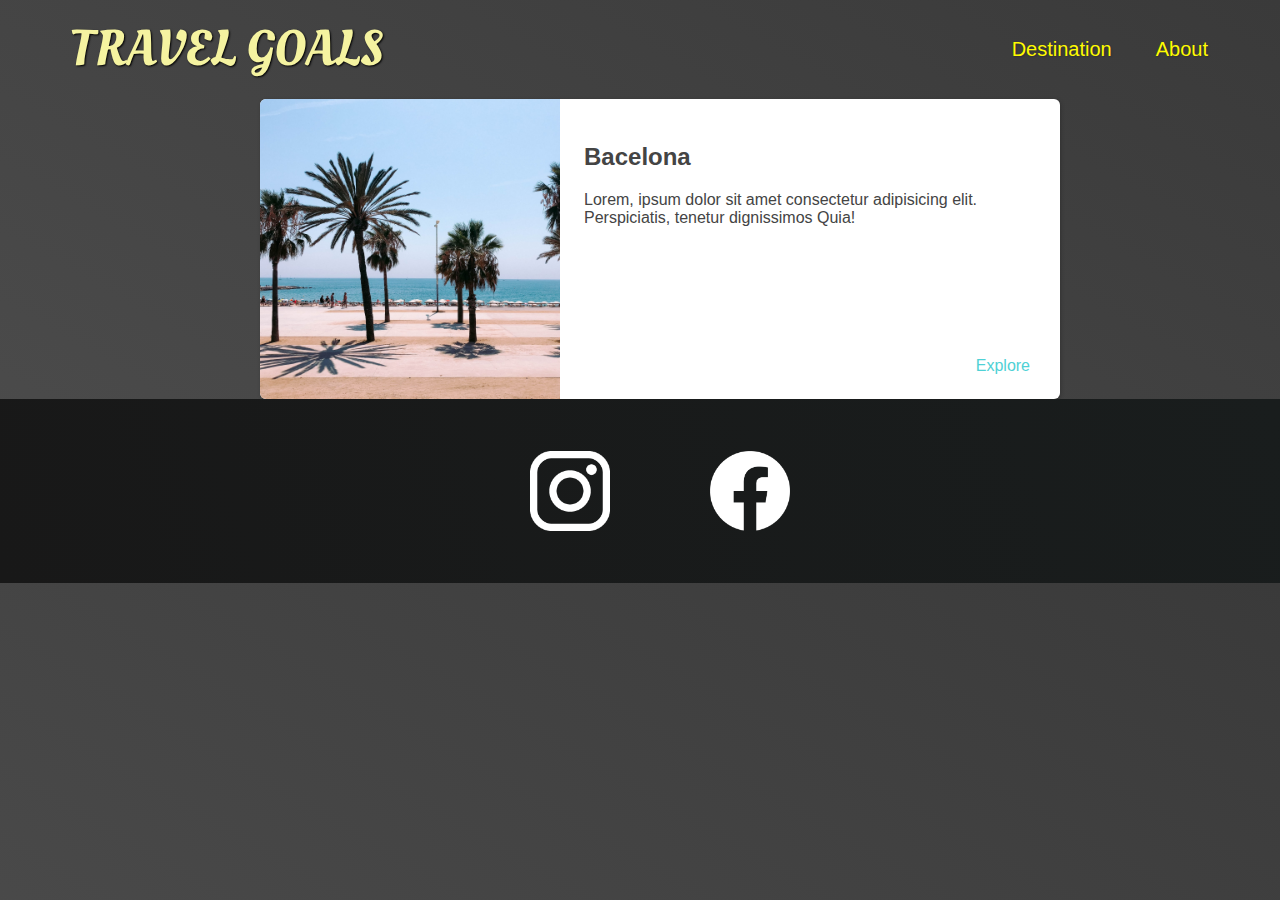
==== places.html @ 512d971b "travel page" ====
<!DOCTYPE html>
<html lang="en">
<head>
    <meta charset="UTF-8">
    <link rel="preconnect" href="https://fonts.googleapis.com">
    <link rel="preconnect" href="https://fonts.gstatic.com" crossorigin>
    <link href="https://fonts.googleapis.com/css2?family=Oleo+Script&display=swap" rel="stylesheet">

    <link rel="preconnect" href="https://fonts.googleapis.com">
    <link rel="preconnect" href="https://fonts.gstatic.com" crossorigin>
    <link href="https://fonts.googleapis.com/css2?family=Raleway:wght@700&display=swap" rel="stylesheet">
    <!-- css 스타일을 적용할 때 보편적인 shared.css를 먼저 쓰고 그 다음에 places.css 같은 스타일을 적용해야 함 otherwise 먼저 쓰여진 스타일이 먼저 적용되기 때문 -->
    <link rel="stylesheet" href="shared.css">
    <link rel="stylesheet" href="places.css">
    <title>Travel Goals</title>
</head>
<body>
    <header>
        <div id="page-logo">
             <a href="/index.html"> travel Goals</a>
        </div>
        <nav>
        <ul>
            <li><a href="places.html">Destination</a></li>
            <li><a href="">About</a></li>
        </ul>
       </nav>
    </header>
    <main>
        <ul>
            <li>
                <img src="images/places/cities/barcelona.jpg " alt="city of barcelona">
                <div class="item-content">
                    <div>
                        <h2>Bacelona</h2>
                    <p>Lorem, ipsum dolor sit amet consectetur adipisicing elit. Perspiciatis, tenetur dignissimos Quia!</p>
                    </div>
                    <div class="actions">
                        <a href="https://en.wikipedia.org/wiki/Barcelona">Explore</a>
                    </div>
                </div>
              
            </li>
        </ul>
    </main>
    <footer>
        <ul>
            <li>
                <a href="https://www.instagram.com"><img src="/images/icons/insta.png" alt="insta icon"></a>
               
            </li>
            <li>
                <a href="https://www.facebook.com"><img src="/images/icons/facebook.png" alt="facebook icon"></a>
            </li>
        </ul>
    </footer>
</body>
</html>
---- shared.css ----
body{
    font-family: "quicksand",sans-serif;
    margin: 0px;
}

ul{
    list-style: none;
} 

header{
    display: flex;
    justify-content: space-between;
    align-items: center;
    padding: 15px 60px; 
    position: absolute;
    width: 100%; /*width 는 전체 html의 100% */
    top:0px;
    left: 0px;/* 이 header 가 가장 첫번 째 상단이기 때문에 top,left를 적용하지 않아도 되지만, 구조가 달라질 경우를 대비해 적용해둠*/
    box-sizing: border-box ;
    
}

#page-logo a{
    padding: 10px;
    font-family: "oleo script", sans-serif;
    color: rgb(245, 243, 160);
    font-size: 50px;
    text-decoration: none;
    text-transform: uppercase;
    text-shadow: 1px 1px 2px rgb(0, 0, 0);
}

header ul{
    display: flex;
}

header li{
    margin-left: 20px;
   
}
header a{
    color: rgb(255, 251, 0);
    text-decoration: none;
    font-size: 20px;
    padding: 12px;
    text-shadow: 1px 1px 2px rgb(0, 0, 0, 0.2);
    border-radius: 6px; 
}

header a:hover{
    color: rgb(77,77 , 77);
    background-color: rgb(255, 251, 0);    
}
footer{
    background: linear-gradient(70deg,rgb(24,24,24), rgb(25,29,29));
    padding: 36px;
}
footer ul{
    display: flex;
    justify-content: center;
    /* padding: 40px; */
}
footer li{
    width: 80px;
    height: 80px;
    margin: 0px 50px;
}
footer img{
    width: 100%;
    height: 100%;
}
---- places.css ----
body {
     background:linear-gradient(30deg, rgb(77,77,77), rgb(58, 58, 58));
     color: rgb(68, 68, 68);
     /* body 에 color 속성을 넣을 때는 shared.css and 현재 적용하려는 css에 지정된 컬러가 없어야 body 속성을 넣을 수 있음 bc 부모요소 즉 상속되는 요소이기 때문 */
}

header{
    position: static;
}
 
main ul{
    width: 800px;
    margin:0 auto;
}

main li{
     display: flex;
     background-color: white;
     box-shadow: 1px 1px 4px rgb(0, 0, 0, 0.2);
     border-radius: 6px;
     overflow: hidden;
     /* margin-right: 200px; 
    */
   
     /* oevrflow :이미지와 text 나란히 있을때 둘 다 에게 값을 줬지만 이미자가 컨테이너(li) 를 벗어났기 때문에 hidden 을 적용 -같이 동일한 효과를 받음*/
     
}
main li img{
    width: 300px;
    height: 300px;
    object-fit: cover;
} 

.item-content{
    padding: 24px;
    display: flex;
    flex-direction: column;
    justify-content: space-between;
    
}

/* .item-content p{
    padding-bottom: 80px;
} */
.actions {
    text-align: right;
   
}
.actions a{
    text-decoration: none;
    color: rgb(79, 209, 213);
    padding: 6px;
    border-radius: 5px;
    /* padding-top: 200px; */


}
.actions a:hover{
   color: rgb(79, 209, 213);
   background-color: rgb(233, 252, 252);
   /* padding: 4px 4px; */
}
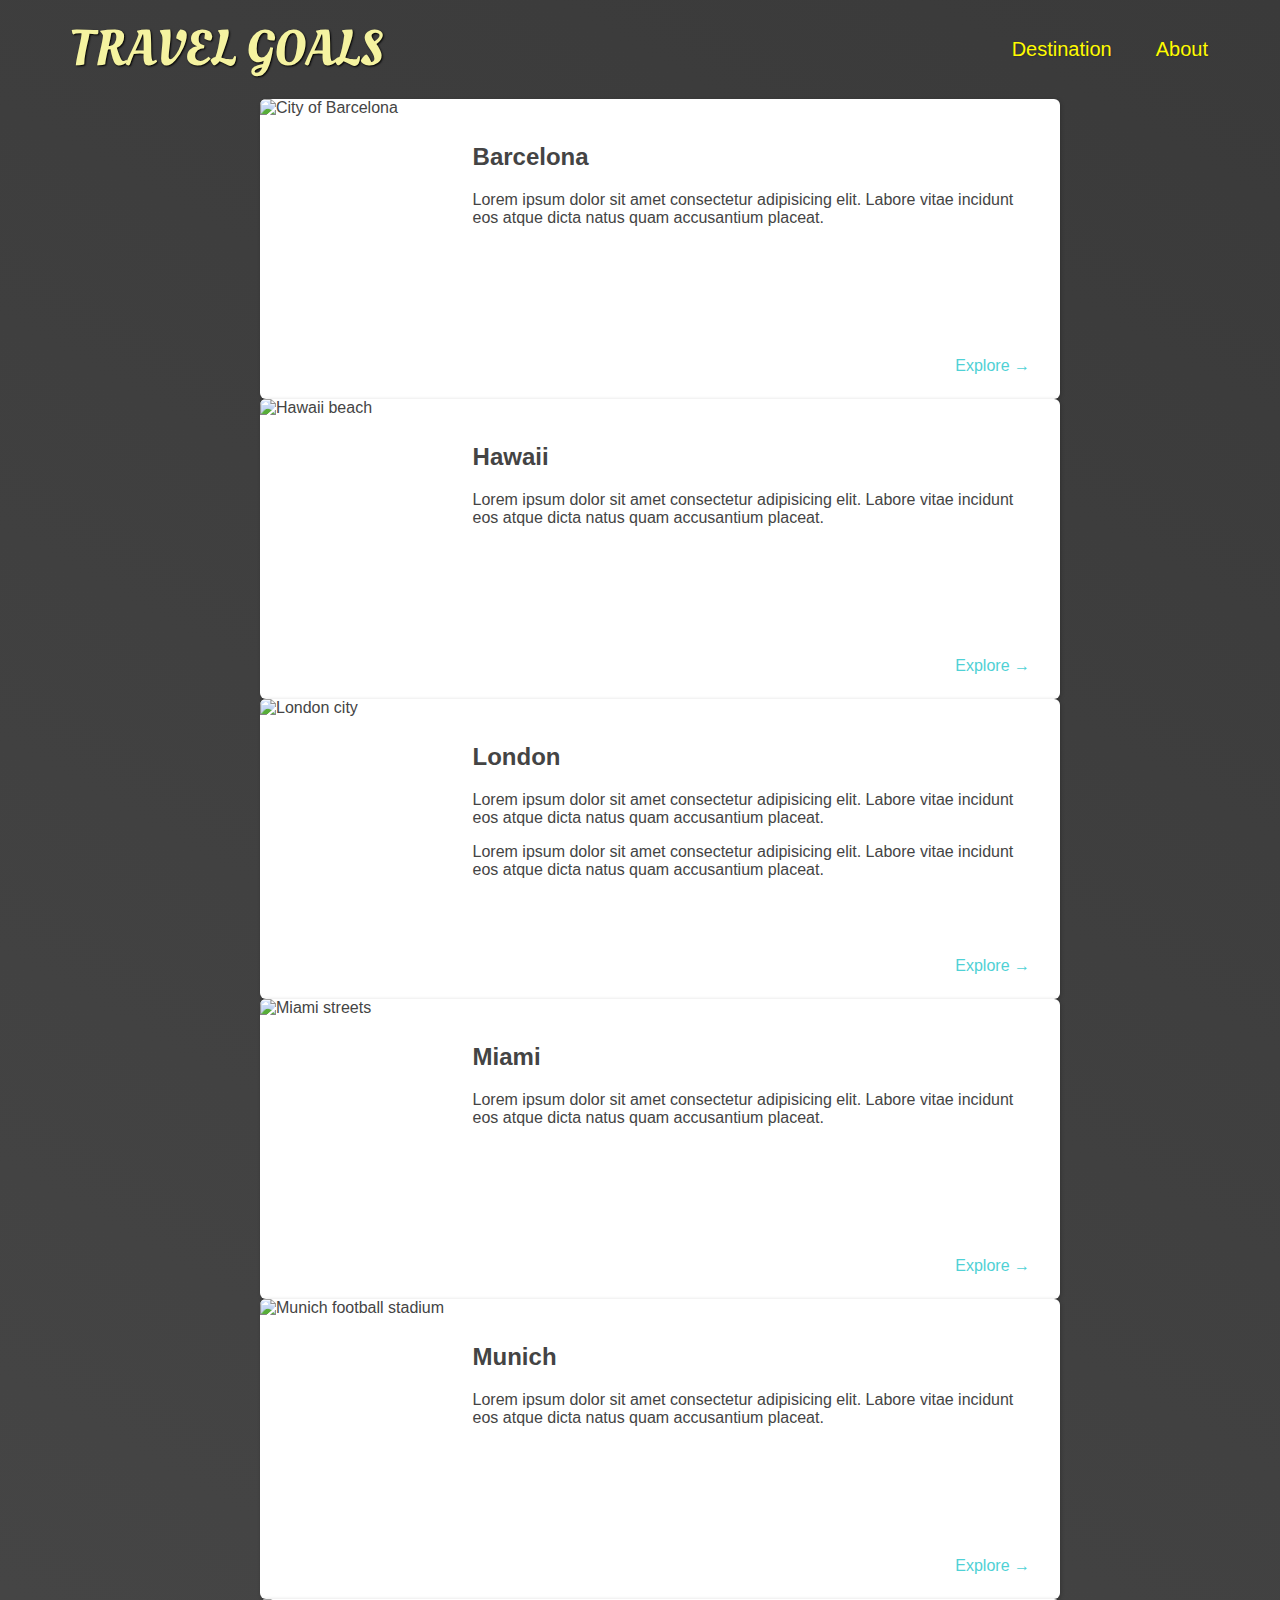
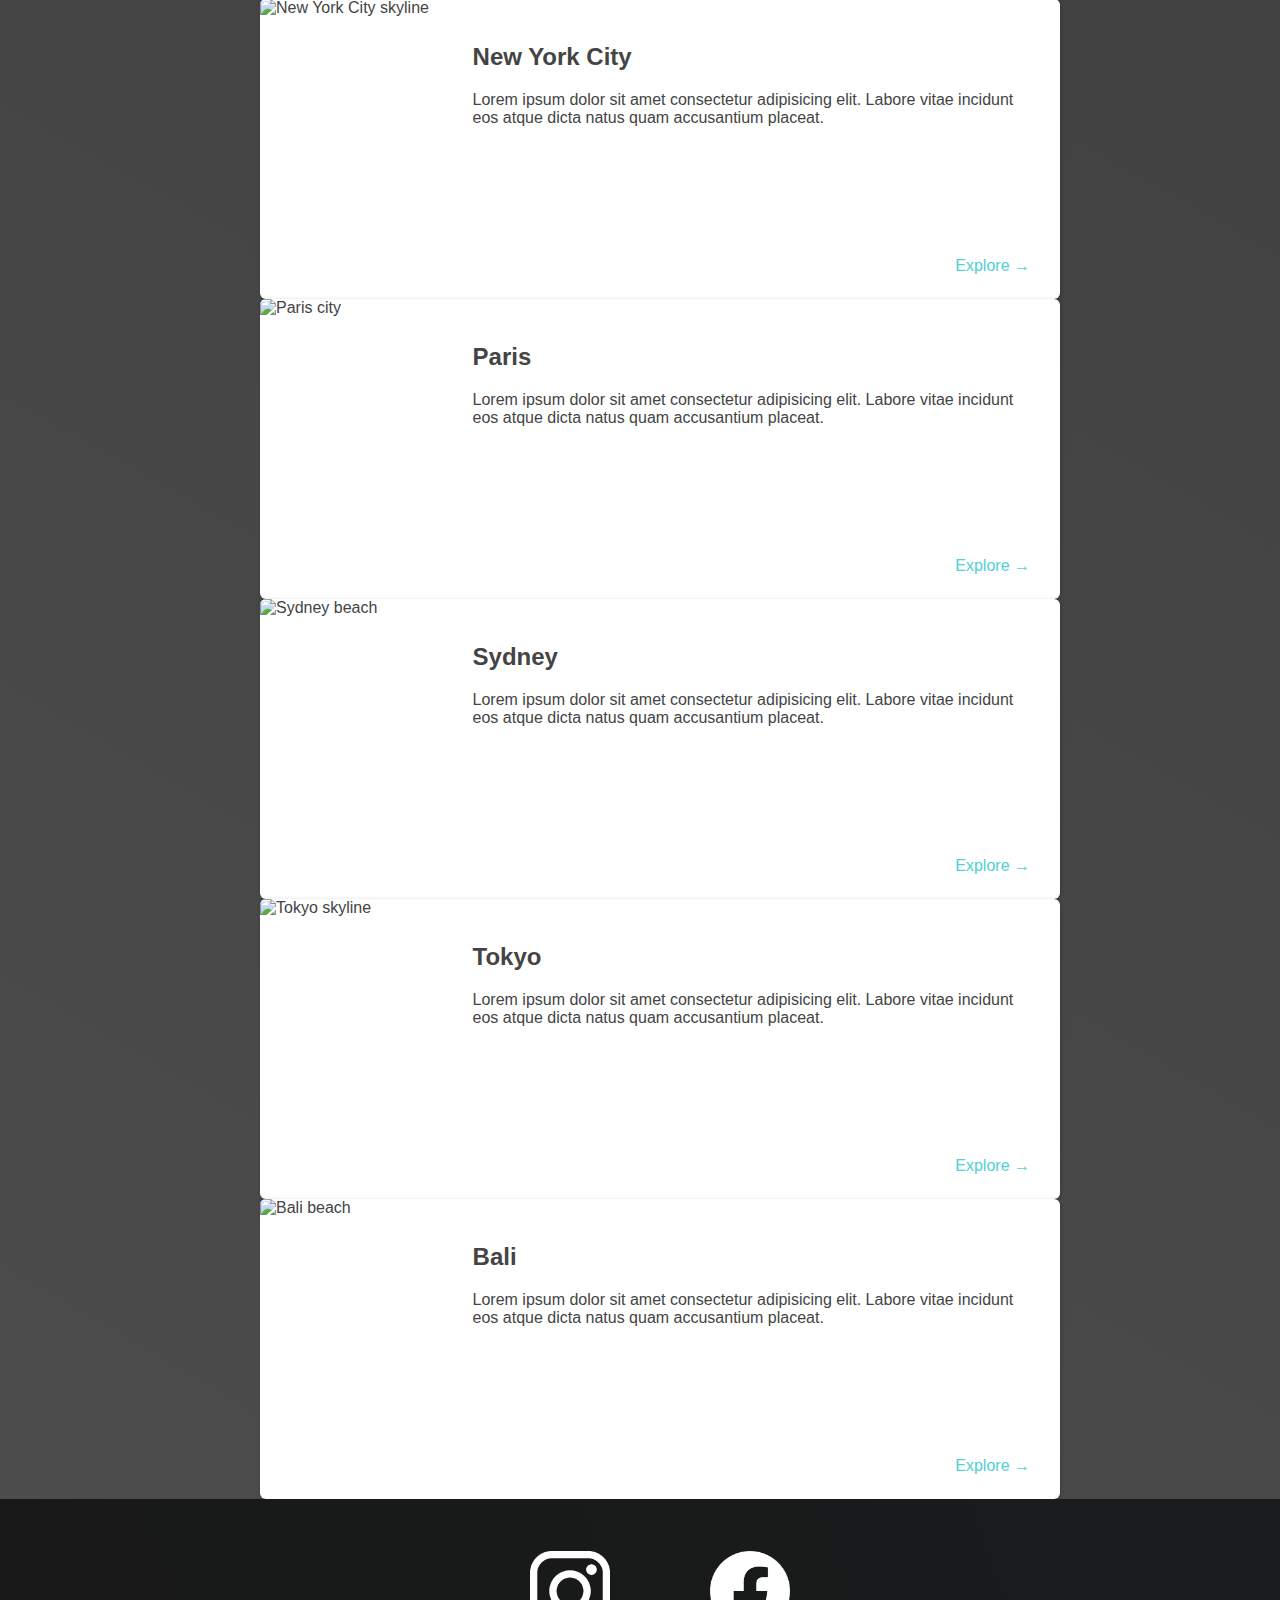
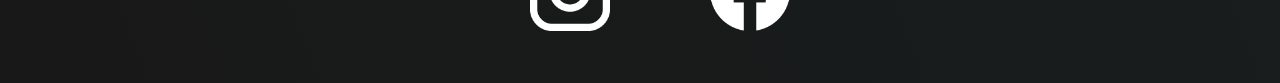
==== commit 133a093d: "230601" ====
--- a/places.html
+++ b/places.html
@@ -29,19 +29,163 @@
     <main>
         <ul>
             <li>
-                <img src="images/places/cities/barcelona.jpg " alt="city of barcelona">
-                <div class="item-content">
-                    <div>
-                        <h2>Bacelona</h2>
-                    <p>Lorem, ipsum dolor sit amet consectetur adipisicing elit. Perspiciatis, tenetur dignissimos Quia!</p>
-                    </div>
-                    <div class="actions">
-                        <a href="https://en.wikipedia.org/wiki/Barcelona">Explore</a>
-                    </div>
-                </div>
-              
-            </li>
-        </ul>
+              <img src="images/places/barcelona.jpg" alt="City of Barcelona" />
+              <div class="item-content">
+                <div>
+                  <h2>Barcelona</h2>
+                  <p>
+                    Lorem ipsum dolor sit amet consectetur adipisicing elit. Labore
+                    vitae incidunt eos atque dicta natus quam accusantium placeat.
+                  </p>
+                </div>
+                <div class="actions">
+                  <a href="https://en.wikipedia.org/wiki/Barcelona">Explore &#x2192</a>
+                </div>
+              </div>
+            </li>
+            <li>
+              <img src="images/places/hawaii.jpg" alt="Hawaii beach" />
+              <div class="item-content">
+                <div>
+                  <h2>Hawaii</h2>
+                  <p>
+                    Lorem ipsum dolor sit amet consectetur adipisicing elit. Labore
+                    vitae incidunt eos atque dicta natus quam accusantium placeat.
+                  </p>
+                </div>
+                <div class="actions">
+                  <a href="hhttps://en.wikipedia.org/wiki/Hawaii">Explore &#x2192</a>
+                </div>
+              </div>
+            </li>
+            <li>
+              <img src="images/places/london.jpg" alt="London city" />
+              <div class="item-content">
+                <div>
+                  <h2>London</h2>
+                  <p>
+                    Lorem ipsum dolor sit amet consectetur adipisicing elit. Labore
+                    vitae incidunt eos atque dicta natus quam accusantium placeat.
+                  </p>
+                  <p>
+                    Lorem ipsum dolor sit amet consectetur adipisicing elit. Labore
+                    vitae incidunt eos atque dicta natus quam accusantium placeat.
+                  </p>
+                </div>
+                <div class="actions">
+                  <a href="https://en.wikipedia.org/wiki/London">Explore &#x2192</a>
+                </div>
+              </div>
+            </li>
+            <li>
+              <img src="images/places/miami.jpg" alt="Miami streets" />
+              <div class="item-content">
+                <div>
+                  <h2>Miami</h2>
+                  <p>
+                    Lorem ipsum dolor sit amet consectetur adipisicing elit. Labore
+                    vitae incidunt eos atque dicta natus quam accusantium placeat.
+                  </p>
+                </div>
+                <div class="actions">
+                  <a href="https://en.wikipedia.org/wiki/Miami">Explore &#x2192</a>
+                </div>
+              </div>
+            </li>
+            <li>
+              <img src="images/places/munich.jpg" alt="Munich football stadium" />
+              <div class="item-content">
+                <div>
+                  <h2>Munich</h2>
+                  <p>
+                    Lorem ipsum dolor sit amet consectetur adipisicing elit. Labore
+                    vitae incidunt eos atque dicta natus quam accusantium placeat.
+                  </p>
+                </div>
+                <div class="actions">
+                  <a href="https://en.wikipedia.org/wiki/Munich">Explore &#x2192</a>
+                </div>
+              </div>
+            </li>
+            <li>
+              <img src="images/places/new-york-city.jpg" alt="New York City skyline" />
+              <div class="item-content">
+                <div>
+                  <h2>New York City</h2>
+                  <p>
+                    Lorem ipsum dolor sit amet consectetur adipisicing elit. Labore
+                    vitae incidunt eos atque dicta natus quam accusantium placeat.
+                  </p>
+                </div>
+                <div class="actions">
+                  <a href="https://en.wikipedia.org/wiki/New_York_City"
+                    >Explore &#x2192</a
+                  >
+                </div>
+              </div>
+            </li>
+            <li>
+              <img src="images/places/paris.jpg" alt="Paris city" />
+              <div class="item-content">
+                <div>
+                  <h2>Paris</h2>
+                  <p>
+                    Lorem ipsum dolor sit amet consectetur adipisicing elit. Labore
+                    vitae incidunt eos atque dicta natus quam accusantium placeat.
+                  </p>
+                </div>
+                <div class="actions">
+                  <a href="https://en.wikipedia.org/wiki/Paris">Explore &#x2192</a>
+                </div>
+              </div>
+            </li>
+            <li>
+              <img src="images/places/sydney.jpg" alt="Sydney beach" />
+              <div class="item-content">
+                <div>
+                  <h2>Sydney</h2>
+                  <p>
+                    Lorem ipsum dolor sit amet consectetur adipisicing elit. Labore
+                    vitae incidunt eos atque dicta natus quam accusantium placeat.
+                  </p>
+                </div>
+                <div class="actions">
+                  <a href="https://en.wikipedia.org/wiki/Sydney">Explore &#x2192</a>
+                </div>
+              </div>
+            </li>
+            <li>
+              <img src="images/places/tokyo.jpg" alt="Tokyo skyline" />
+              <div class="item-content">
+                <div>
+                  <h2>Tokyo</h2>
+                  <p>
+                    Lorem ipsum dolor sit amet consectetur adipisicing elit. Labore
+                    vitae incidunt eos atque dicta natus quam accusantium placeat.
+                  </p>
+                </div>
+                <div class="actions">
+                  <a href="https://en.wikipedia.org/wiki/Tokyo">Explore &#x2192</a>
+                </div>
+              </div>
+            </li>
+            <li>
+              <img src="images/places/bali.jpg" alt="Bali beach" />
+              <div class="item-content">
+                <div>
+                  <h2>Bali</h2>
+                  <p>
+                    Lorem ipsum dolor sit amet consectetur adipisicing elit. Labore
+                    vitae incidunt eos atque dicta natus quam accusantium placeat.
+                  </p>
+                </div>
+                <div class="actions">
+                  <a href="https://en.wikipedia.org/wiki/Bali">Explore &#x2192</a>
+                </div>
+              </div>
+            </li>
+          </ul>
+        
     </main>
     <footer>
         <ul>
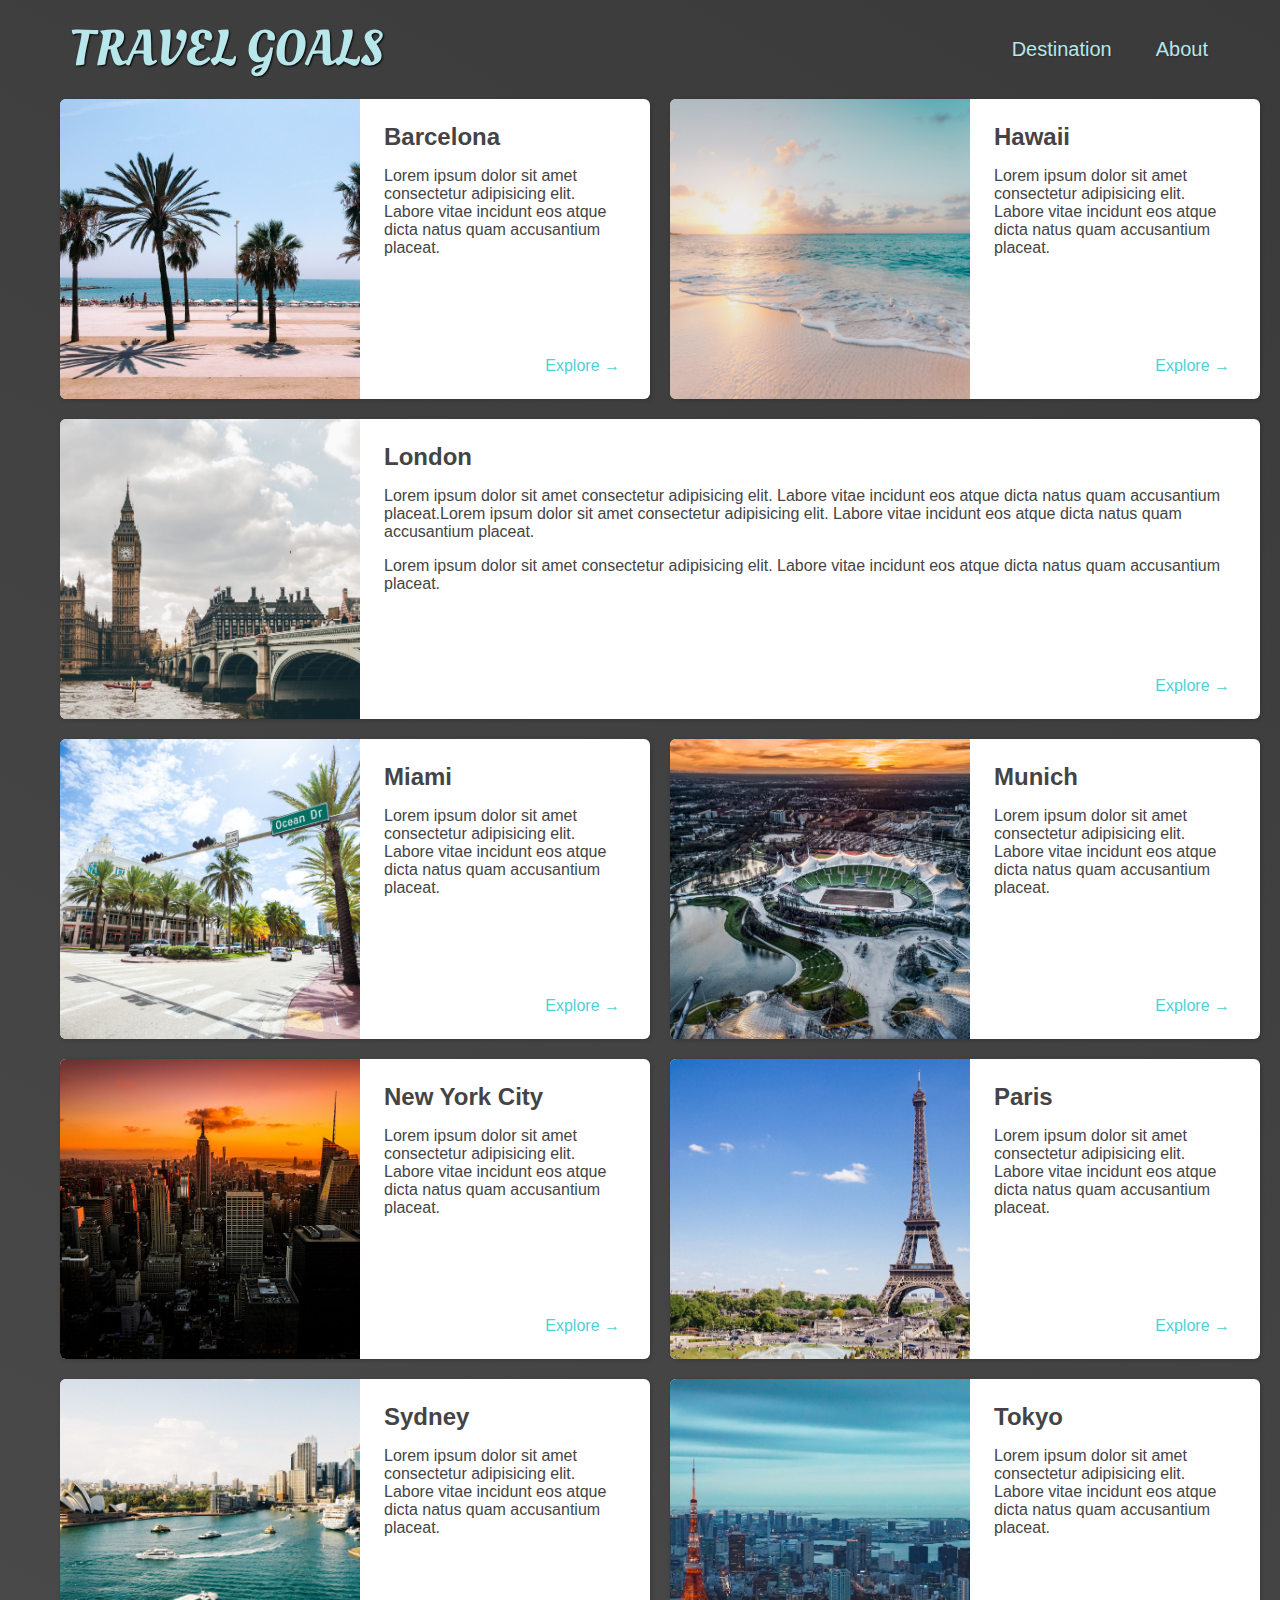
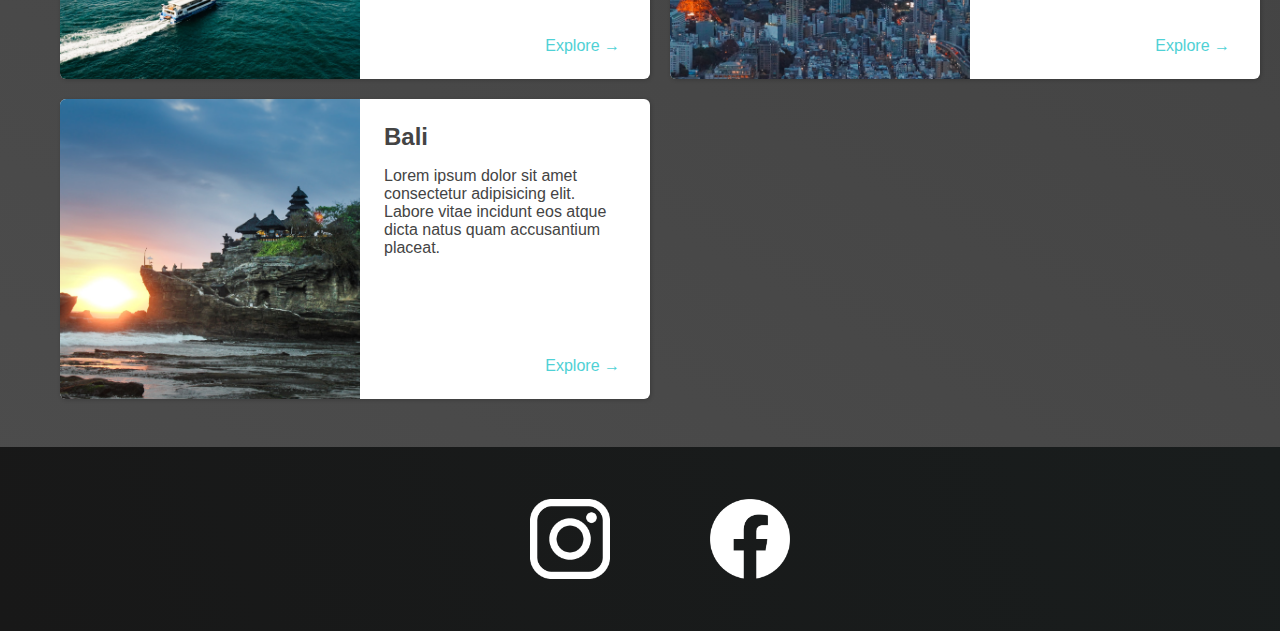
==== commit dc7fccfc: "done for the page" ====
--- a/places.html
+++ b/places.html
@@ -65,6 +65,7 @@
                   <h2>London</h2>
                   <p>
                     Lorem ipsum dolor sit amet consectetur adipisicing elit. Labore
+                    vitae incidunt eos atque dicta natus quam accusantium placeat.Lorem ipsum dolor sit amet consectetur adipisicing elit. Labore
                     vitae incidunt eos atque dicta natus quam accusantium placeat.
                   </p>
                   <p>
--- a/shared.css
+++ b/shared.css
@@ -47,7 +47,7 @@
     border-radius: 6px; 
 }
 
-header a:hover{
+header nav a:hover{
     color: rgb(77,77 , 77);
     background-color: rgb(255, 251, 0);    
 }
--- a/places.css
+++ b/places.css
@@ -3,14 +3,32 @@
      color: rgb(68, 68, 68);
      /* body 에 color 속성을 넣을 때는 shared.css and 현재 적용하려는 css에 지정된 컬러가 없어야 body 속성을 넣을 수 있음 bc 부모요소 즉 상속되는 요소이기 때문 */
 }
+#page-logo a{
+    color: rgb(183, 230, 235);
 
+}
 header{
     position: static;
 }
+
+header a {
+    color: rgb(183, 230, 235);
+
+}
+header nav a:hover{
+    background-color: rgb(183, 230, 235);
+    color: rgb(59, 59, 59);
+}
  
 main ul{
-    width: 800px;
-    margin:0 auto;
+    width: 1200px;
+    margin:0 auto 48px auto;
+    display: grid;
+    grid-template-columns: 1fr 1fr;/* fr stands for fraction*/
+    gap: 20px 20px;
+}
+li:nth-of-type(3){
+    grid-column: 1/span 2;
 }
 
 main li{
@@ -38,6 +56,10 @@
     justify-content: space-between;
     
 }
+.item-content h2{
+     margin: 0px;
+
+}
 
 /* .item-content p{
     padding-bottom: 80px;
